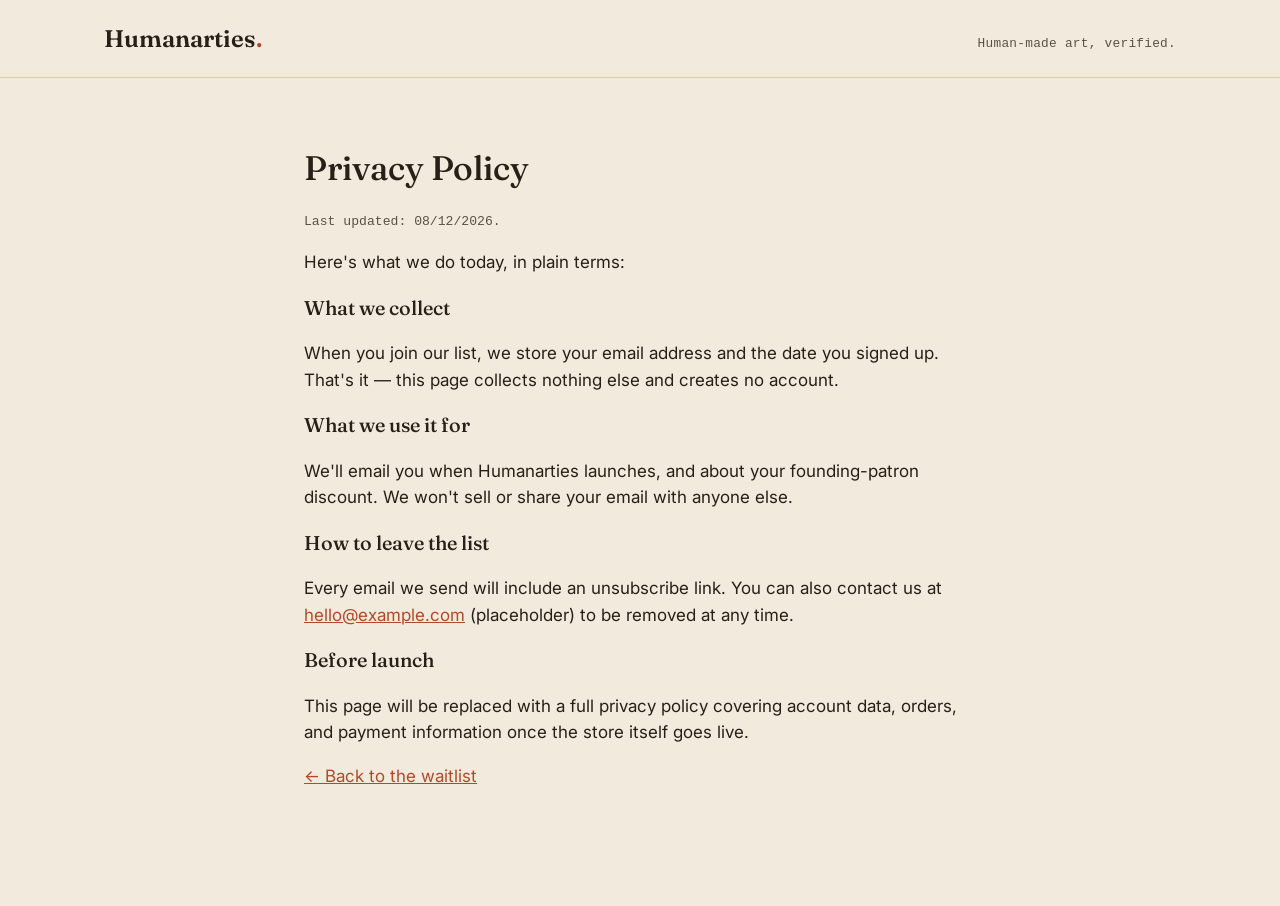
==== src/privacy.html @ ada11fb9 "init" ====
<!DOCTYPE html>
<html lang="en">
<head>
  <meta charset="UTF-8">
  <meta name="viewport" content="width=device-width, initial-scale=1.0">
  <title>Privacy — Humanarties</title>
  <link href="https://fonts.googleapis.com/css2?family=Fraunces:wght@500;600&family=Inter:wght@400;500&display=swap" rel="stylesheet">
  <link rel="stylesheet" href="styles.css">
</head>
<body>
  <header class="site-header">
    <div class="wrap header-inner">
      <a class="wordmark" href="index.html">Humanarties<span class="wordmark-dot">.</span></a>
      <span class="header-tag">Human-made art, verified.</span>
    </div>
  </header>

  <main class="wrap" style="padding: 64px 24px 100px; max-width: 720px;">
    <h1>Privacy Policy</h1>
    <p style="color: var(--ink-soft); font-family: var(--font-mono); font-size: 0.82rem;">
      Last updated: 08/12/2026.
    </p>

    <p>Here's what we do today, in plain terms:</p>

    <h3>What we collect</h3>
    <p>When you join our list, we store your email address and the date you signed up. That's it — this page collects nothing else and creates no account.</p>

    <h3>What we use it for</h3>
    <p>We'll email you when Humanarties launches, and about your founding-patron discount. We won't sell or share your email with anyone else.</p>

    <h3>How to leave the list</h3>
    <p>Every email we send will include an unsubscribe link. You can also contact us at <a href="mailto:hello@example.com">hello@example.com</a> (placeholder) to be removed at any time.</p>

    <h3>Before launch</h3>
    <p>This page will be replaced with a full privacy policy covering account data, orders, and payment information once the store itself goes live.</p>

    <p><a href="index.html">&larr; Back to the waitlist</a></p>
  </main>
</body>
</html>
---- src/styles.css ----
/* ============================================================
   HUMANARTIES — token system
   Palette chosen for a warm, artisanal "human-made" feel,
   distinct from the generic cream/terracotta AI-page default.
   ============================================================ */

:root {
  /* color */
  --paper: #F2EBDD;        /* parchment background */
  --paper-deep: #E7DBC0;   /* card / recessed surface */
  --ink: #262019;          /* primary text, warm near-black */
  --ink-soft: #5A5145;     /* secondary text */
  --clay: #B5482A;         /* primary accent / CTA */
  --clay-deep: #8F3820;    /* hover state for clay */
  --moss: #5C6B4F;         /* secondary accent */
  --gold: #C89B3C;         /* signature / stamp accent */
  --line: #D8C9A8;         /* hairline borders on paper */

  /* type */
  --font-display: 'Fraunces', Georgia, serif;
  --font-body: 'Inter', -apple-system, sans-serif;
  --font-mono: 'IBM Plex Mono', ui-monospace, monospace;

  /* layout */
  --wrap: 1120px;
  --radius: 6px;
}

*, *::before, *::after { box-sizing: border-box; }

html { scroll-behavior: smooth; }

body {
  margin: 0;
  background: var(--paper);
  color: var(--ink);
  font-family: var(--font-body);
  font-size: 17px;
  line-height: 1.55;
  -webkit-font-smoothing: antialiased;
}

.wrap {
  max-width: var(--wrap);
  margin: 0 auto;
  padding: 0 24px;
}

h1, h2, h3 { font-family: var(--font-display); font-weight: 500; margin: 0 0 0.5em; color: var(--ink); }

em { font-style: italic; color: var(--clay); }

a { color: var(--clay); }

.visually-hidden {
  position: absolute;
  width: 1px; height: 1px;
  overflow: hidden;
  clip: rect(0 0 0 0);
  white-space: nowrap;
}

:focus-visible {
  outline: 2px solid var(--clay);
  outline-offset: 3px;
}

@media (prefers-reduced-motion: reduce) {
  html { scroll-behavior: auto; }
  * { animation-duration: 0.001ms !important; transition-duration: 0.001ms !important; }
}

/* ---------- header ---------- */

.site-header {
  padding: 20px 0;
  border-bottom: 1px solid var(--line);
}

.header-inner {
  display: flex;
  align-items: baseline;
  justify-content: space-between;
  gap: 16px;
  flex-wrap: wrap;
}

.wordmark {
  font-family: var(--font-display);
  font-size: 1.5rem;
  font-weight: 600;
  text-decoration: none;
  color: var(--ink);
}

.wordmark-dot { color: var(--clay); }

.header-tag {
  font-family: var(--font-mono);
  font-size: 0.8rem;
  color: var(--ink-soft);
  letter-spacing: 0.02em;
}

/* ---------- hero ---------- */

.hero {
  display: grid;
  grid-template-columns: 1.1fr 0.9fr;
  align-items: center;
  gap: 48px;
  padding: 72px 24px 88px;
}

.eyebrow {
  font-family: var(--font-mono);
  font-size: 0.8rem;
  letter-spacing: 0.04em;
  color: var(--clay-deep);
  text-transform: uppercase;
  margin: 0 0 18px;
}

.eyebrow-light { color: var(--gold); }

.hero-title {
  font-size: clamp(2.4rem, 4.6vw, 3.6rem);
  line-height: 1.08;
  margin-bottom: 20px;
}

.hero-sub {
  font-size: 1.1rem;
  color: var(--ink-soft);
  max-width: 46ch;
  margin: 0 0 32px;
}

.hero-microcopy {
  font-family: var(--font-mono);
  font-size: 0.78rem;
  color: var(--ink-soft);
  margin-top: 12px;
}

.hero-stamp {
  display: flex;
  align-items: center;
  justify-content: center;
}

.stamp-svg {
  width: min(280px, 80%);
  transform: rotate(-6deg);
  color: var(--clay-deep);
}

.stamp-outer, .stamp-inner {
  fill: none;
  stroke: currentColor;
  stroke-width: 1.4;
}

.stamp-text {
  font-family: var(--font-mono);
  font-size: 9.5px;
  letter-spacing: 0.12em;
  fill: currentColor;
}

.stamp-mark {
  fill: none;
  stroke: currentColor;
  stroke-width: 2.2;
  stroke-linecap: round;
}

.stamp-mark-detail { stroke-width: 1.4; }

/* ---------- signup form (shared) ---------- */

.signup-form { max-width: 480px; }

.signup-row {
  display: flex;
  gap: 10px;
  flex-wrap: wrap;
}

.signup-input {
  flex: 1 1 220px;
  padding: 14px 16px;
  font-family: var(--font-body);
  font-size: 1rem;
  border: 1.5px solid var(--line);
  border-radius: var(--radius);
  background: #fff;
  color: var(--ink);
}

.signup-input::placeholder { color: #A79E8C; }

.btn {
  padding: 14px 22px;
  font-family: var(--font-body);
  font-weight: 600;
  font-size: 0.98rem;
  border: none;
  border-radius: var(--radius);
  cursor: pointer;
  transition: background-color 0.15s ease, transform 0.1s ease;
}

.btn:active { transform: translateY(1px); }

.btn-primary { background: var(--clay); color: #FBF6EC; }
.btn-primary:hover { background: var(--clay-deep); }

.btn-light { background: var(--gold); color: var(--ink); }
.btn-light:hover { background: #b6872f; }

.form-status {
  font-family: var(--font-mono);
  font-size: 0.82rem;
  min-height: 1.4em;
  margin: 10px 0 0;
  color: var(--moss);
}

.form-status[data-state="error"] { color: var(--clay-deep); }

/* honeypot field — hidden from real visitors, present for bots */
.hp-field {
  position: absolute;
  left: -9999px;
  width: 1px;
  height: 1px;
  overflow: hidden;
}

/* ---------- contrast statement ---------- */

.contrast {
  padding: 8px 24px 80px;
}

.contrast-text {
  font-family: var(--font-display);
  font-size: clamp(1.3rem, 2.4vw, 1.7rem);
  line-height: 1.4;
  max-width: 62ch;
  color: var(--ink-soft);
}

.contrast-text strong { color: var(--ink); font-weight: 600; }

/* ---------- section title ---------- */

.section-title {
  font-size: clamp(1.6rem, 2.6vw, 2.1rem);
  margin-bottom: 40px;
}

/* ---------- pillars ---------- */

.pillars { padding: 60px 24px 80px; }

.pillar-grid {
  display: grid;
  grid-template-columns: repeat(3, 1fr);
  gap: 28px;
}

.pillar-card {
  background: var(--paper-deep);
  padding: 32px 28px 34px;
  border-radius: var(--radius);
  /* deckle / torn-paper edge */
  clip-path: polygon(
    0% 2%, 3% 0%, 97% 1%, 100% 3%,
    99% 97%, 96% 100%, 4% 99%, 1% 96%
  );
}

.pillar-icon {
  width: 44px;
  height: 44px;
  margin-bottom: 18px;
  fill: none;
  stroke: var(--clay-deep);
  stroke-width: 2.2;
  stroke-linecap: round;
  stroke-linejoin: round;
}

.pillar-card:nth-child(2) .pillar-icon { stroke: var(--moss); }
.pillar-card:nth-child(3) .pillar-icon { stroke: var(--gold); }

.pillar-card h3 { font-size: 1.2rem; margin-bottom: 10px; }
.pillar-card p { color: var(--ink-soft); margin: 0; font-size: 0.98rem; }

/* ---------- verification steps ---------- */

.verify { padding: 60px 24px 90px; }

.verify-steps {
  list-style: none;
  margin: 0;
  padding: 0;
  display: grid;
  grid-template-columns: repeat(3, 1fr);
  gap: 0;
  position: relative;
}

.verify-steps li {
  padding: 0 28px;
  position: relative;
}

.verify-steps li + li {
  border-left: 1px dashed var(--line);
}

.step-mark {
  display: block;
  font-family: var(--font-mono);
  font-size: 0.85rem;
  color: var(--gold);
  margin-bottom: 14px;
}

.verify-steps h3 { font-size: 1.1rem; margin-bottom: 8px; }
.verify-steps p { color: var(--ink-soft); font-size: 0.96rem; margin: 0; }

.mini-stamp { width: 46px; height: 46px; margin-top: 16px; }
.mini-stamp-outer, .mini-stamp-inner { fill: none; stroke: var(--clay-deep); stroke-width: 1.3; }
.mini-stamp-text { font-family: var(--font-mono); font-size: 15px; fill: var(--clay-deep); }

/* ---------- founding patron ---------- */

.patron {
  background: var(--ink);
  color: var(--paper);
  padding: 84px 24px;
}

.patron-inner { max-width: 620px; }

.patron-title {
  color: var(--paper);
  font-size: clamp(1.8rem, 3.4vw, 2.6rem);
}

.patron-sub {
  color: #CDC2AC;
  font-size: 1.05rem;
  max-width: 48ch;
  margin: 0 0 30px;
}

.signup-form--light .signup-input {
  background: #33291E;
  border-color: #4A3D2C;
  color: var(--paper);
}

.signup-form--light .signup-input::placeholder { color: #8C7F68; }
.signup-form--light .form-status { color: #CDC2AC; }

/* ---------- FAQ ---------- */

.faq { padding: 70px 24px 100px; }

.faq-list { max-width: 720px; }

.faq-item {
  border-bottom: 1px solid var(--line);
  padding: 18px 0;
}

.faq-item summary {
  cursor: pointer;
  font-family: var(--font-display);
  font-size: 1.05rem;
  font-weight: 500;
  list-style: none;
}

.faq-item summary::-webkit-details-marker { display: none; }

.faq-item summary::before {
  content: '+';
  display: inline-block;
  width: 1.2em;
  color: var(--clay);
  font-family: var(--font-mono);
}

.faq-item[open] summary::before { content: '–'; }

.faq-item p {
  color: var(--ink-soft);
  margin: 14px 0 0 1.2em;
  max-width: 60ch;
}

/* ---------- footer ---------- */

.site-footer {
  background: var(--paper-deep);
  border-top: 1px solid var(--line);
  padding: 56px 24px 40px;
}

.footer-inner {
  display: grid;
  grid-template-columns: 1fr 1fr;
  gap: 32px;
  align-items: start;
}

.footer-brand .wordmark { display: block; margin-bottom: 4px; }
.footer-tag { font-family: var(--font-mono); font-size: 0.82rem; color: var(--ink-soft); margin: 0; }

.footer-legal {
  grid-column: 1 / -1;
  font-family: var(--font-mono);
  font-size: 0.76rem;
  color: var(--ink-soft);
  margin-top: 32px;
}

.footer-legal a { color: var(--ink-soft); text-decoration: underline; }

/* ---------- responsive ---------- */

@media (max-width: 860px) {
  .hero { grid-template-columns: 1fr; padding-top: 48px; }
  .hero-stamp { order: -1; margin-bottom: 8px; }
  .stamp-svg { width: 180px; }
  .pillar-grid { grid-template-columns: 1fr; }
  .verify-steps { grid-template-columns: 1fr; gap: 32px; }
  .verify-steps li + li { border-left: none; border-top: 1px dashed var(--line); padding-top: 28px; }
  .footer-inner { grid-template-columns: 1fr; }
}
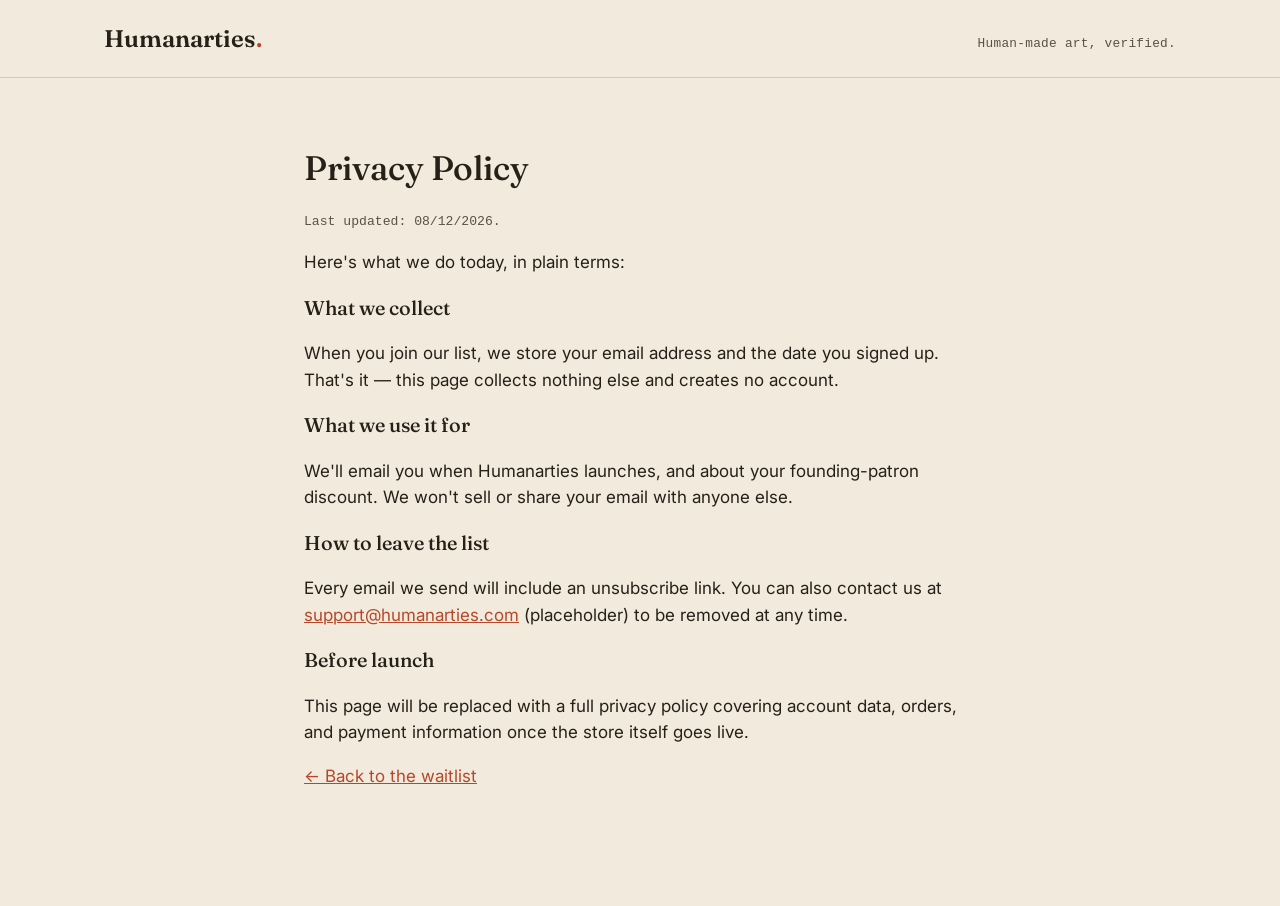
==== commit 4777e67f: "updates" ====
--- a/src/privacy.html
+++ b/src/privacy.html
@@ -30,7 +30,7 @@
     <p>We'll email you when Humanarties launches, and about your founding-patron discount. We won't sell or share your email with anyone else.</p>
 
     <h3>How to leave the list</h3>
-    <p>Every email we send will include an unsubscribe link. You can also contact us at <a href="mailto:hello@example.com">hello@example.com</a> (placeholder) to be removed at any time.</p>
+    <p>Every email we send will include an unsubscribe link. You can also contact us at <a href="support@humanarties.com">support@humanarties.com</a> (placeholder) to be removed at any time.</p>
 
     <h3>Before launch</h3>
     <p>This page will be replaced with a full privacy policy covering account data, orders, and payment information once the store itself goes live.</p>
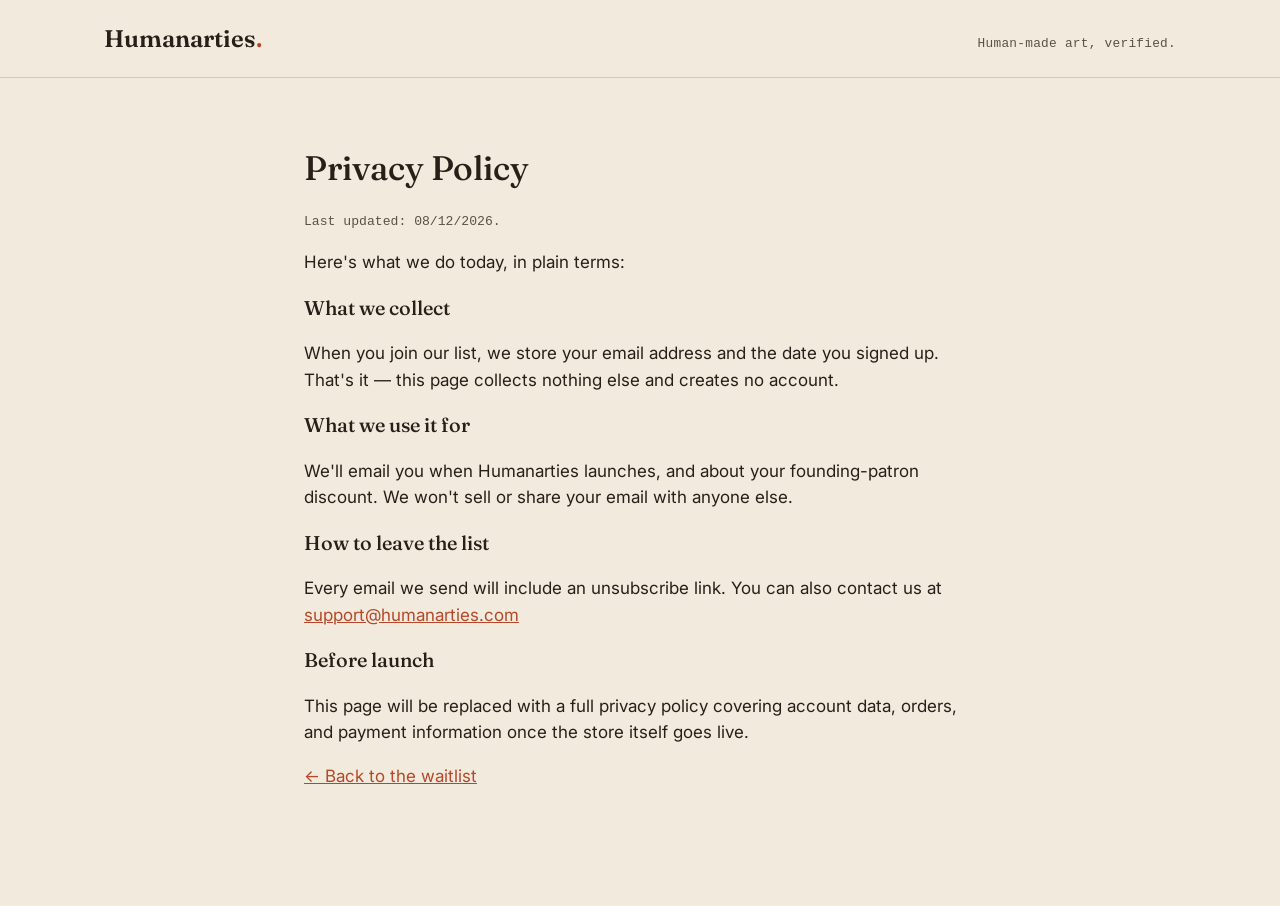
==== commit 0d013730: "updates" ====
--- a/src/privacy.html
+++ b/src/privacy.html
@@ -30,7 +30,7 @@
     <p>We'll email you when Humanarties launches, and about your founding-patron discount. We won't sell or share your email with anyone else.</p>
 
     <h3>How to leave the list</h3>
-    <p>Every email we send will include an unsubscribe link. You can also contact us at <a href="support@humanarties.com">support@humanarties.com</a> (placeholder) to be removed at any time.</p>
+    <p>Every email we send will include an unsubscribe link. You can also contact us at <a href="support@humanarties.com">support@humanarties.com</a> </p>
 
     <h3>Before launch</h3>
     <p>This page will be replaced with a full privacy policy covering account data, orders, and payment information once the store itself goes live.</p>
